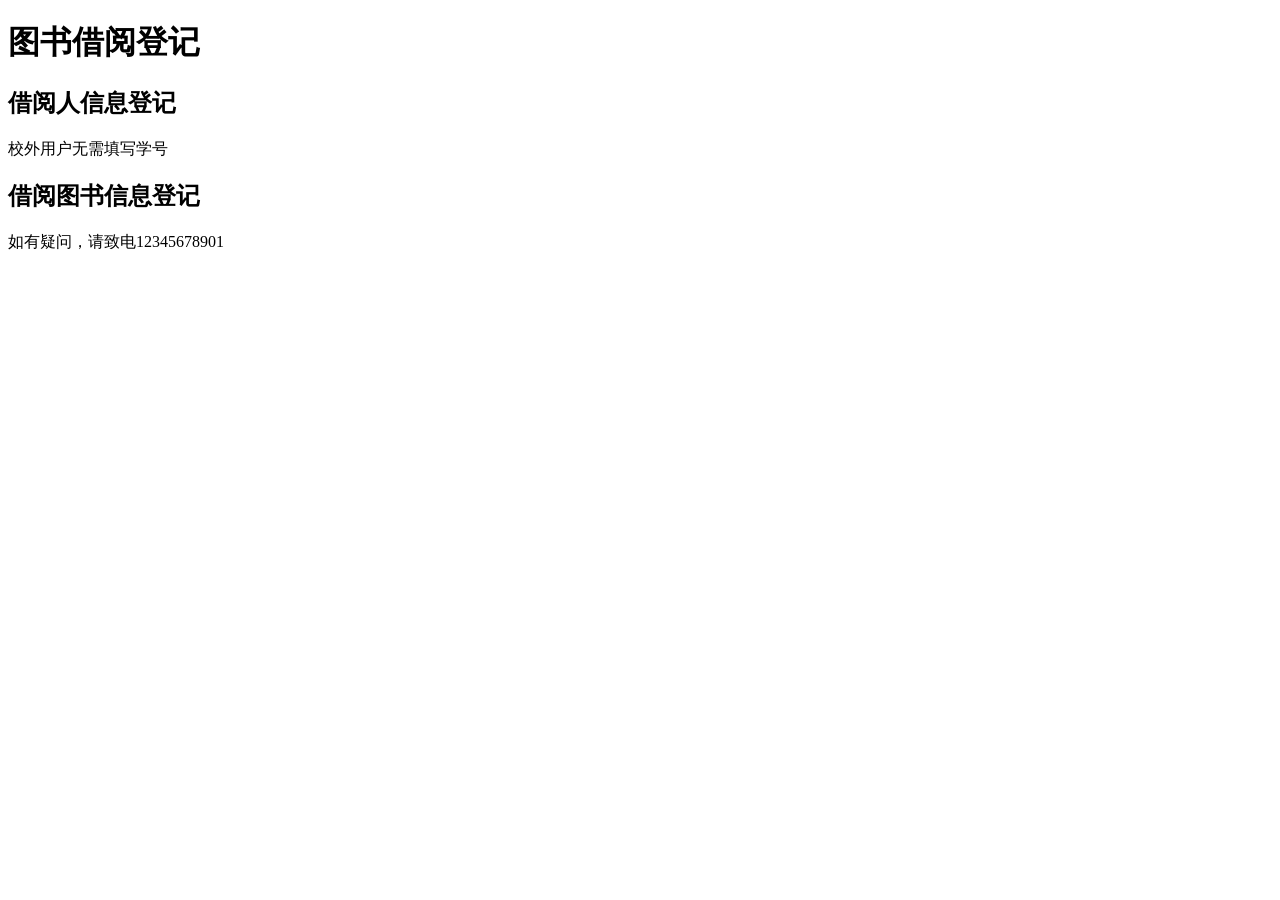
==== 图书借阅登记/index.html @ f026d837 "添加语义骨架" ====
<!DOCTYPE html>
<html lang="zh-CN">
<head>
  <meta charset="UTF-8">
  <meta name="viewport" content="width=device-width, initial-scale=1.0">
<title>图书借阅登记</title>
</head>
<body>
<header>
 <h1>图书借阅登记</h1>
</header>
<nav>
<main>
<section>
<h2>借阅人信息登记</h2>
<p>校外用户无需填写学号</p>
</section>
<section>
<h2>借阅图书信息登记</h2>
</section>
</main>
<footer>
<p>如有疑问，请致电12345678901</p>
</footer>
</body>
</html>
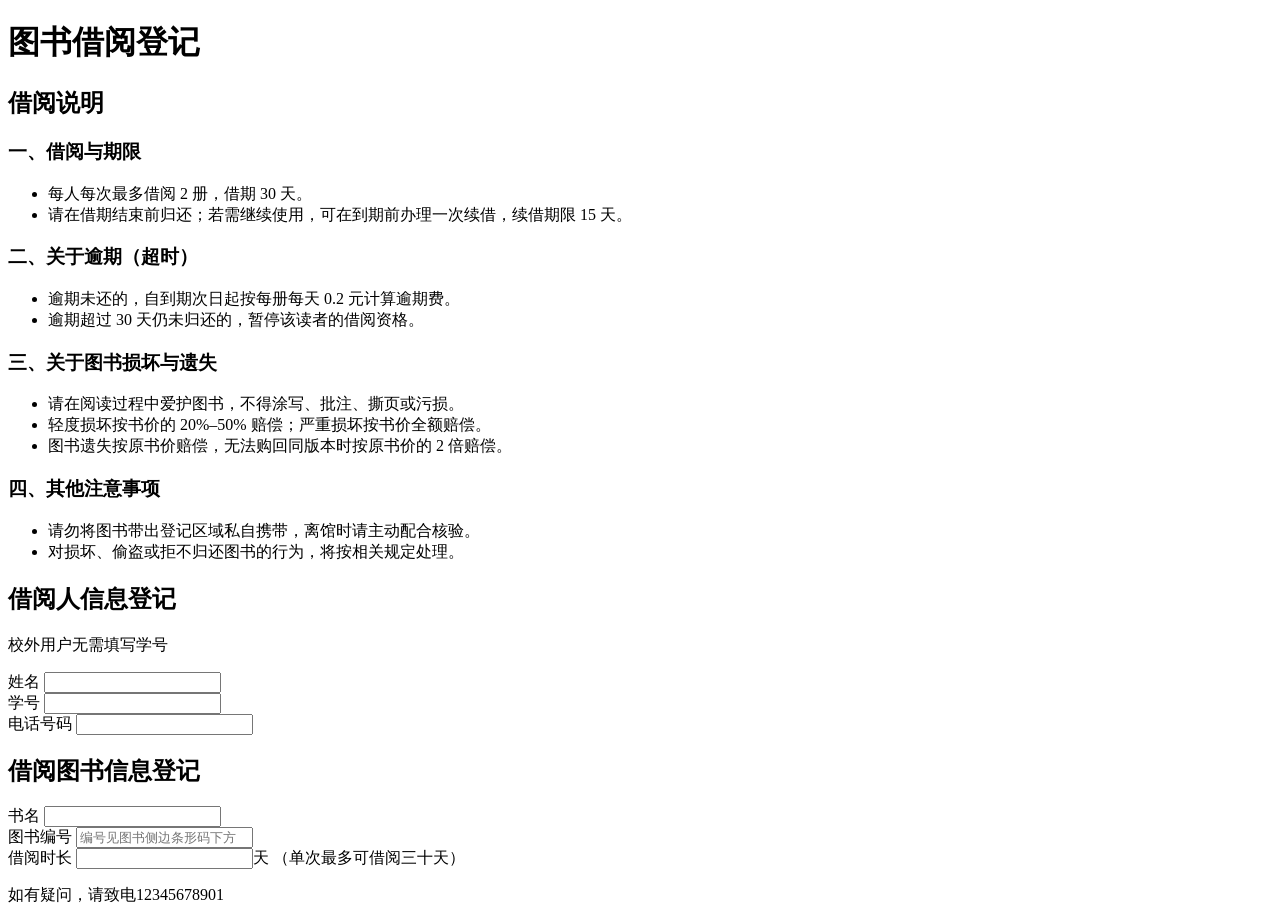
==== commit e9ed3e13: "添加表单并补充借阅说明" ====
--- a/图书借阅登记/index.html
+++ b/图书借阅登记/index.html
@@ -12,11 +12,51 @@
 <nav>
 <main>
 <section>
+  <h2>借阅说明</h2>
+  <h3>一、借阅与期限</h3>
+  <ul>
+    <li>每人每次最多借阅 2 册，借期 30 天。</li>
+    <li>请在借期结束前归还；若需继续使用，可在到期前办理一次续借，续借期限 15 天。</li>
+  </ul>
+  <h3>二、关于逾期（超时）</h3>
+  <ul>
+    <li>逾期未还的，自到期次日起按每册每天 0.2 元计算逾期费。</li>
+    <li>逾期超过 30 天仍未归还的，暂停该读者的借阅资格。</li>
+  </ul>
+  <h3>三、关于图书损坏与遗失</h3>
+  <ul>
+    <li>请在阅读过程中爱护图书，不得涂写、批注、撕页或污损。</li>
+    <li>轻度损坏按书价的 20%–50% 赔偿；严重损坏按书价全额赔偿。</li>
+    <li>图书遗失按原书价赔偿，无法购回同版本时按原书价的 2 倍赔偿。</li>
+  </ul>
+  <h3>四、其他注意事项</h3>
+  <ul>
+    <li>请勿将图书带出登记区域私自携带，离馆时请主动配合核验。</li>
+    <li>对损坏、偷盗或拒不归还图书的行为，将按相关规定处理。</li>
+  </ul>
+</section>
+<section>
 <h2>借阅人信息登记</h2>
 <p>校外用户无需填写学号</p>
+<form>
+<label for="name">姓名</label>
+<input type="text" id="name" required><br>
+<label for="xuehao">学号</label>
+<input type="number" id="xuehao"><br>
+<label for="phone">电话号码<label>
+<input type="number" id="phone" required>
+</form>
 </section>
 <section>
 <h2>借阅图书信息登记</h2>
+<form>
+<label for="bookname">书名</label>
+<input type="text" id="bookname"required><br>
+<label for="booknumber">图书编号</label>
+<input type="text" id="booknumber" placeholder="编号见图书侧边条形码下方" required><br>
+<label for="time">借阅时长</label>
+<input type="number" id="time" required><label>天   （单次最多可借阅三十天）<label>
+</form>
 </section>
 </main>
 <footer>
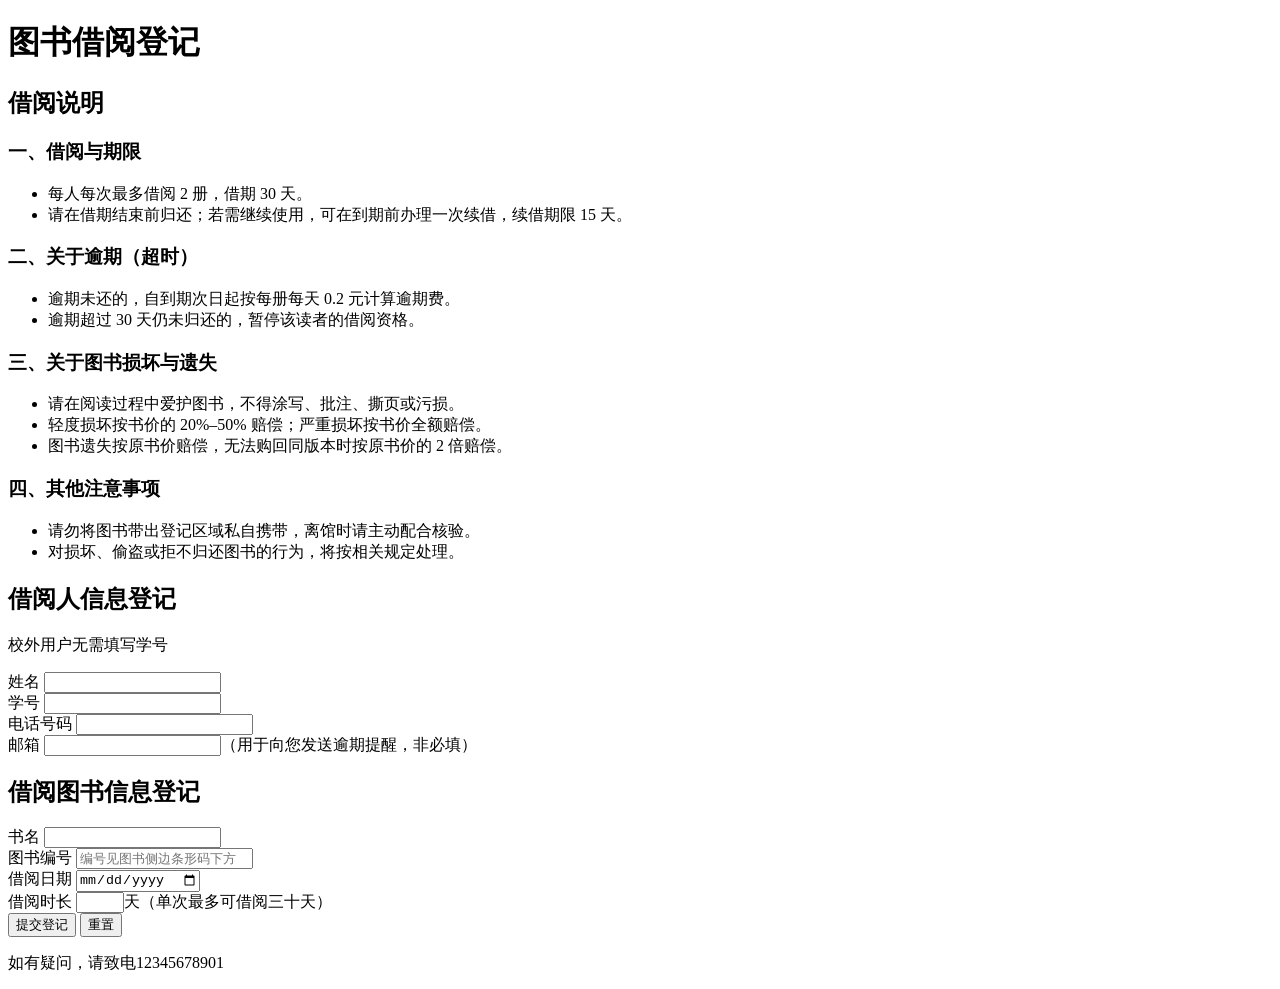
==== commit 13ca9189: "对表单进行了补充及整体结构优化" ====
--- a/图书借阅登记/index.html
+++ b/图书借阅登记/index.html
@@ -9,7 +9,6 @@
 <header>
  <h1>图书借阅登记</h1>
 </header>
-<nav>
 <main>
 <section>
   <h2>借阅说明</h2>
@@ -35,29 +34,33 @@
     <li>对损坏、偷盗或拒不归还图书的行为，将按相关规定处理。</li>
   </ul>
 </section>
+<form action="#" method="get">
 <section>
 <h2>借阅人信息登记</h2>
 <p>校外用户无需填写学号</p>
-<form>
 <label for="name">姓名</label>
-<input type="text" id="name" required><br>
+<input type="text" id="name" name="name" required><br>
 <label for="xuehao">学号</label>
-<input type="number" id="xuehao"><br>
-<label for="phone">电话号码<label>
-<input type="number" id="phone" required>
-</form>
+<input type="text" id="xuehao" name="xuehao" pattern="[0-9]+" ><br>
+<label for="phone">电话号码</label>
+<input type="tel" id="phone" name="phone" required><br>
+<label for="mail">邮箱</label>
+<input type="email" id="mail" name="mail"><span>（用于向您发送逾期提醒，非必填）</span>
 </section>
 <section>
 <h2>借阅图书信息登记</h2>
-<form>
 <label for="bookname">书名</label>
-<input type="text" id="bookname"required><br>
+<input type="text" id="bookname" name="bookname"required><br>
 <label for="booknumber">图书编号</label>
-<input type="text" id="booknumber" placeholder="编号见图书侧边条形码下方" required><br>
+<input type="text" id="booknumber" name="booknumber" placeholder="编号见图书侧边条形码下方" required><br>
+<label for="date">借阅日期</label>
+<input type="date" id="date" name="date" required><br>
 <label for="time">借阅时长</label>
-<input type="number" id="time" required><label>天   （单次最多可借阅三十天）<label>
+<input type="number" id="time" name="time" min="1" max="30" step="1" required><label for="time">天</label><span>（单次最多可借阅三十天）</span><br>
+ <button type="submit">提交登记</button>
+ <button type="reset">重置</button>
+</section>
 </form>
-</section>
 </main>
 <footer>
 <p>如有疑问，请致电12345678901</p>
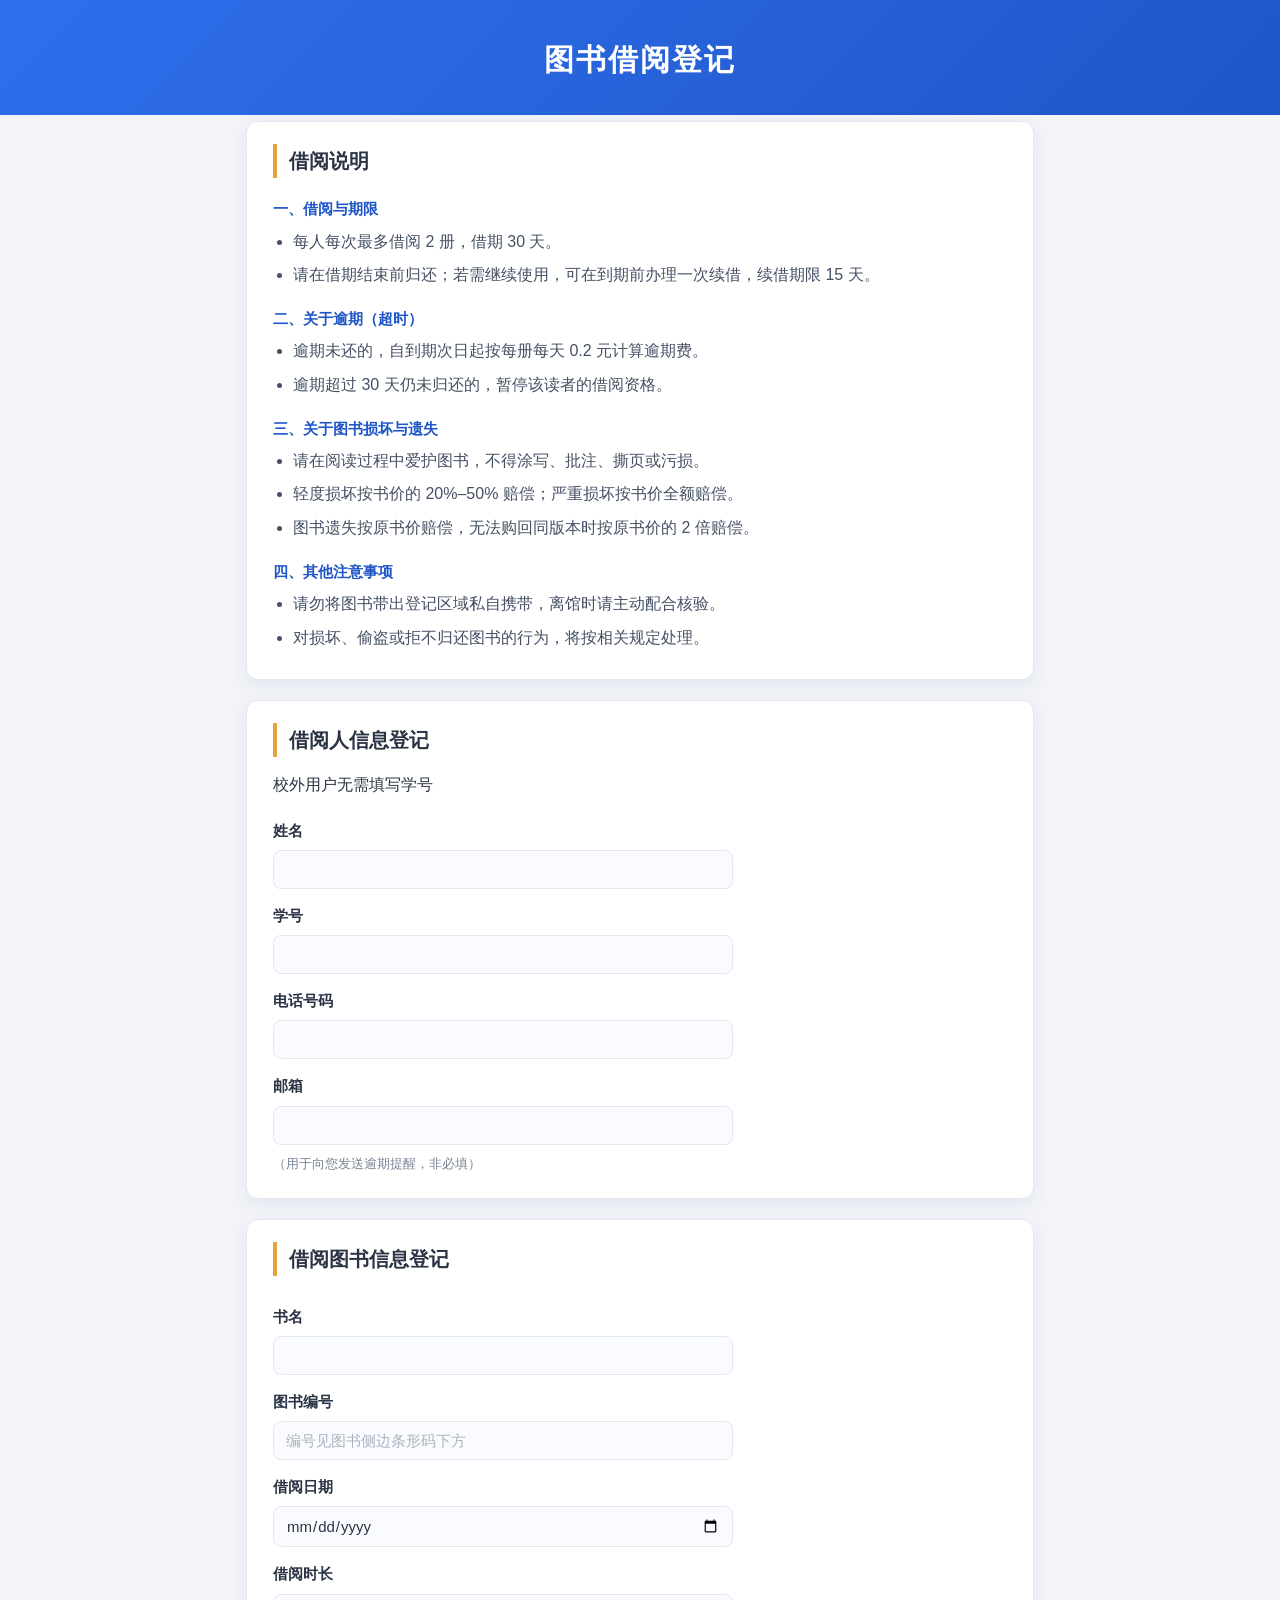
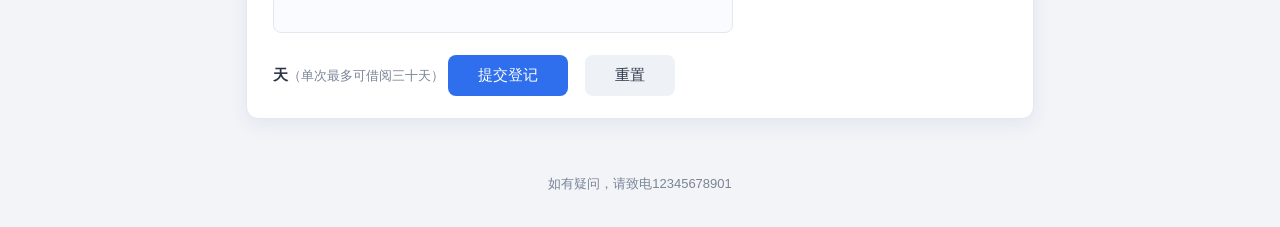
==== commit f5ff5fd5: "基础样式与校验测试" ====
--- a/图书借阅登记/index.html
+++ b/图书借阅登记/index.html
@@ -4,6 +4,7 @@
   <meta charset="UTF-8">
   <meta name="viewport" content="width=device-width, initial-scale=1.0">
 <title>图书借阅登记</title>
+<link rel="stylesheet" href="style.css">
 </head>
 <body>
 <header>
--- a/图书借阅登记/style.css
+++ b/图书借阅登记/style.css
@@ -0,0 +1,184 @@
+:root {
+  --bg: #f2f4f8;
+  --card: #ffffff;
+  --text: #2b3445;
+  --muted: #7a8496;
+  --primary: #2f6fed;
+  --primary-dark: #1f56c7;
+  --accent: #e8a33d;
+  --border: #e3e7ef;
+  --danger: #d64545;
+}
+
+* {
+  box-sizing: border-box;
+}
+
+body {
+  margin: 0;
+  font-family: "Microsoft YaHei", "PingFang SC", "Segoe UI", Arial, sans-serif;
+  background: var(--bg);
+  color: var(--text);
+  line-height: 1.7;
+}
+
+header {
+  background: linear-gradient(135deg, var(--primary), var(--primary-dark));
+  color: #fff;
+  text-align: center;
+  padding: 34px 16px 30px;
+}
+
+header h1 {
+  margin: 0;
+  font-size: 30px;
+  letter-spacing: 2px;
+}
+
+header p {
+  margin: 10px 0 0;
+  opacity: 0.85;
+  font-size: 14px;
+}
+
+main {
+  max-width: 820px;
+  margin: -14px auto 40px;
+  padding: 0 16px;
+  position: relative;
+  z-index: 1;
+}
+
+section {
+  background: var(--card);
+  border: 1px solid var(--border);
+  border-radius: 12px;
+  padding: 22px 26px;
+  margin: 20px 0;
+  box-shadow: 0 6px 18px rgba(31, 60, 115, 0.07);
+}
+
+h2 {
+  margin: 0 0 14px;
+  padding-left: 12px;
+  border-left: 4px solid var(--accent);
+  font-size: 20px;
+}
+
+h3 {
+  margin: 18px 0 6px;
+  color: var(--primary-dark);
+  font-size: 15px;
+}
+
+section ul {
+  margin: 4px 0 0;
+  padding-left: 20px;
+}
+
+section ul li {
+  margin: 6px 0;
+  color: #455064;
+}
+
+p {
+  margin: 6px 0;
+}
+
+form label {
+  display: inline-block;
+  font-weight: 600;
+  margin-top: 14px;
+  font-size: 15px;
+}
+
+form br {
+  display: none;
+}
+
+form input[type="text"],
+form input[type="number"],
+form input[type="tel"],
+form input[type="email"],
+form input[type="date"] {
+  display: block;
+  width: 100%;
+  max-width: 460px;
+  padding: 10px 12px;
+  margin-top: 6px;
+  font-size: 15px;
+  font-family: inherit;
+  color: var(--text);
+  background: #fafbfe;
+  border: 1px solid var(--border);
+  border-radius: 8px;
+  transition: border-color 0.2s, box-shadow 0.2s, background 0.2s;
+}
+
+form input:focus {
+  outline: none;
+  background: #fff;
+  border-color: var(--primary);
+  box-shadow: 0 0 0 3px rgba(47, 111, 237, 0.15);
+}
+
+form input::placeholder {
+  color: #aab3c0;
+}
+
+form span {
+  display: inline-block;
+  margin-top: 8px;
+  font-size: 13px;
+  color: var(--muted);
+}
+
+button {
+  font-family: inherit;
+  font-size: 15px;
+  padding: 11px 30px;
+  border: none;
+  border-radius: 8px;
+  cursor: pointer;
+  margin-top: 22px;
+  transition: background 0.2s, transform 0.05s;
+}
+
+button[type="submit"] {
+  background: var(--primary);
+  color: #fff;
+}
+
+button[type="submit"]:hover {
+  background: var(--primary-dark);
+}
+
+button[type="reset"] {
+  background: #eef1f6;
+  color: var(--text);
+  margin-left: 12px;
+}
+
+button[type="reset"]:hover {
+  background: #dfe4ec;
+}
+
+button:active {
+  transform: translateY(1px);
+}
+
+footer {
+  text-align: center;
+  color: var(--muted);
+  font-size: 13px;
+  padding: 8px 16px 26px;
+}
+
+@media (max-width: 560px) {
+  section {
+    padding: 18px;
+  }
+  button[type="reset"] {
+    margin-left: 0;
+  }
+}
